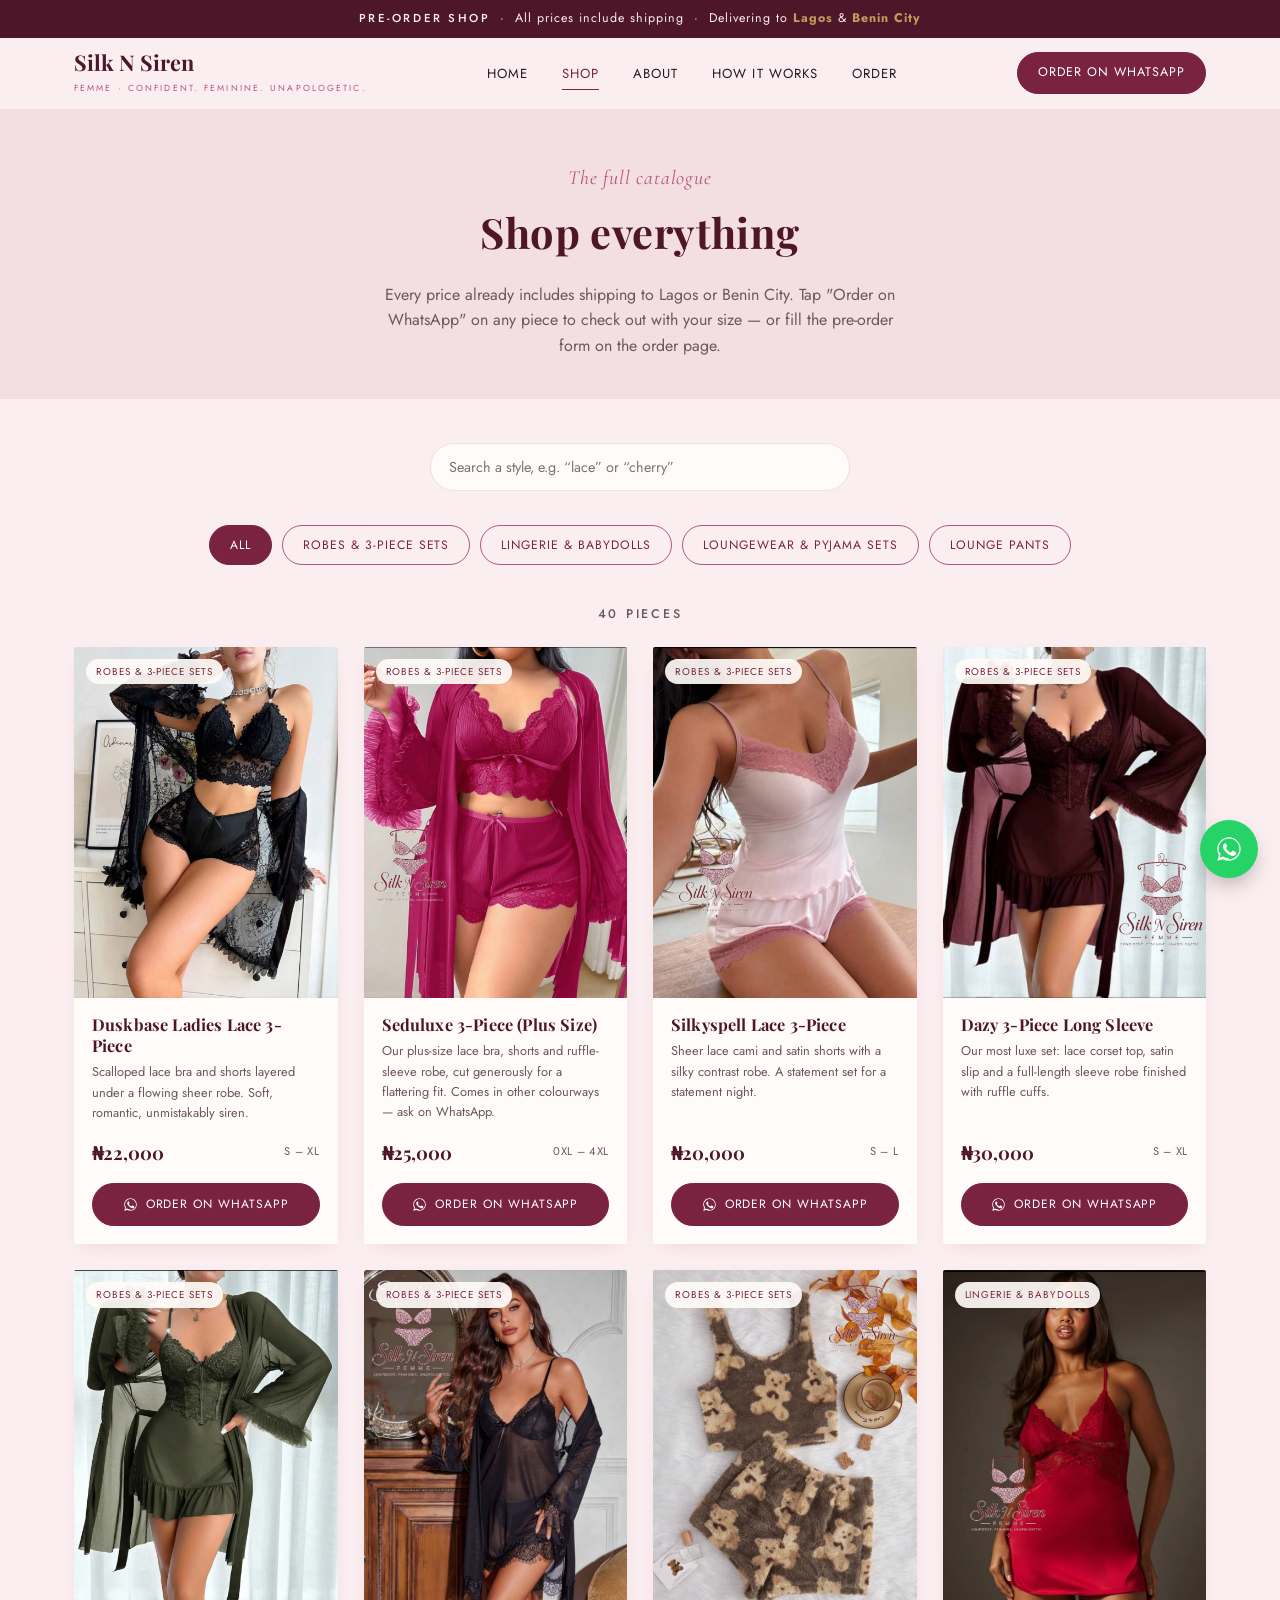
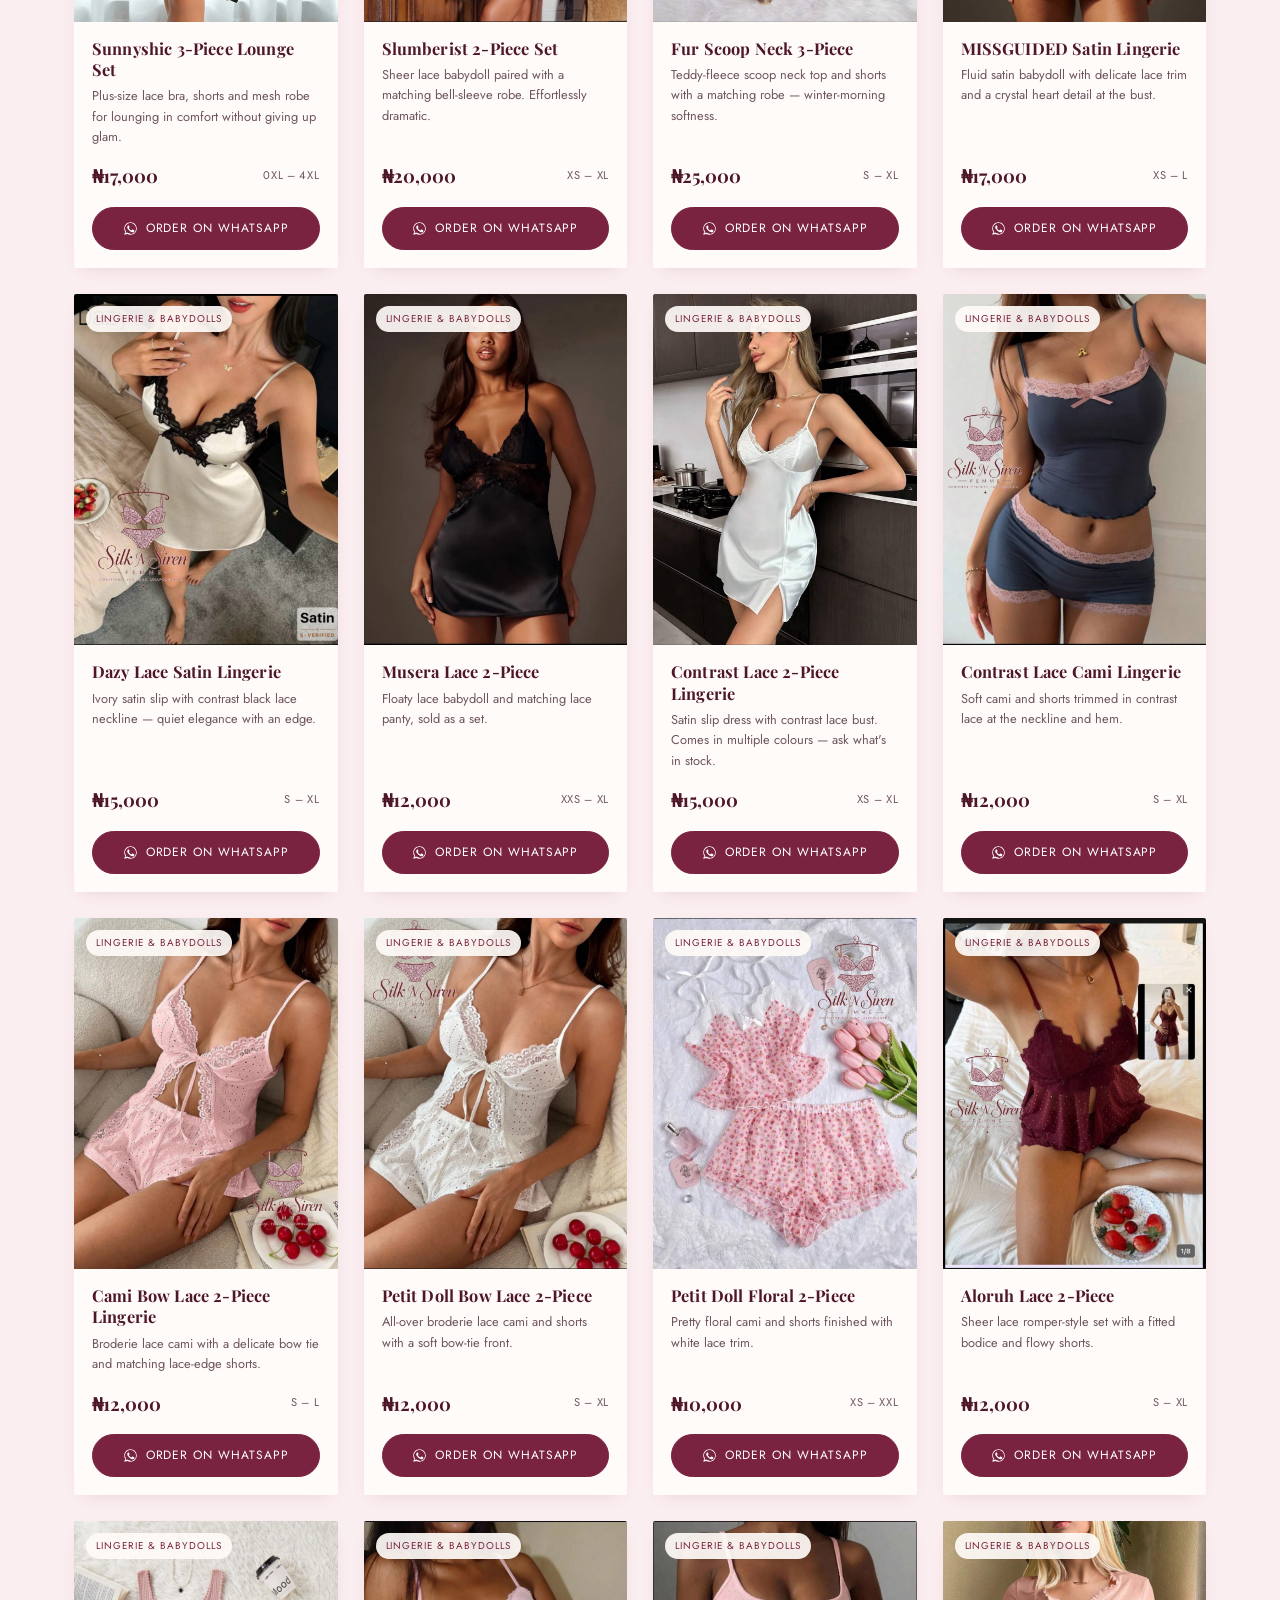
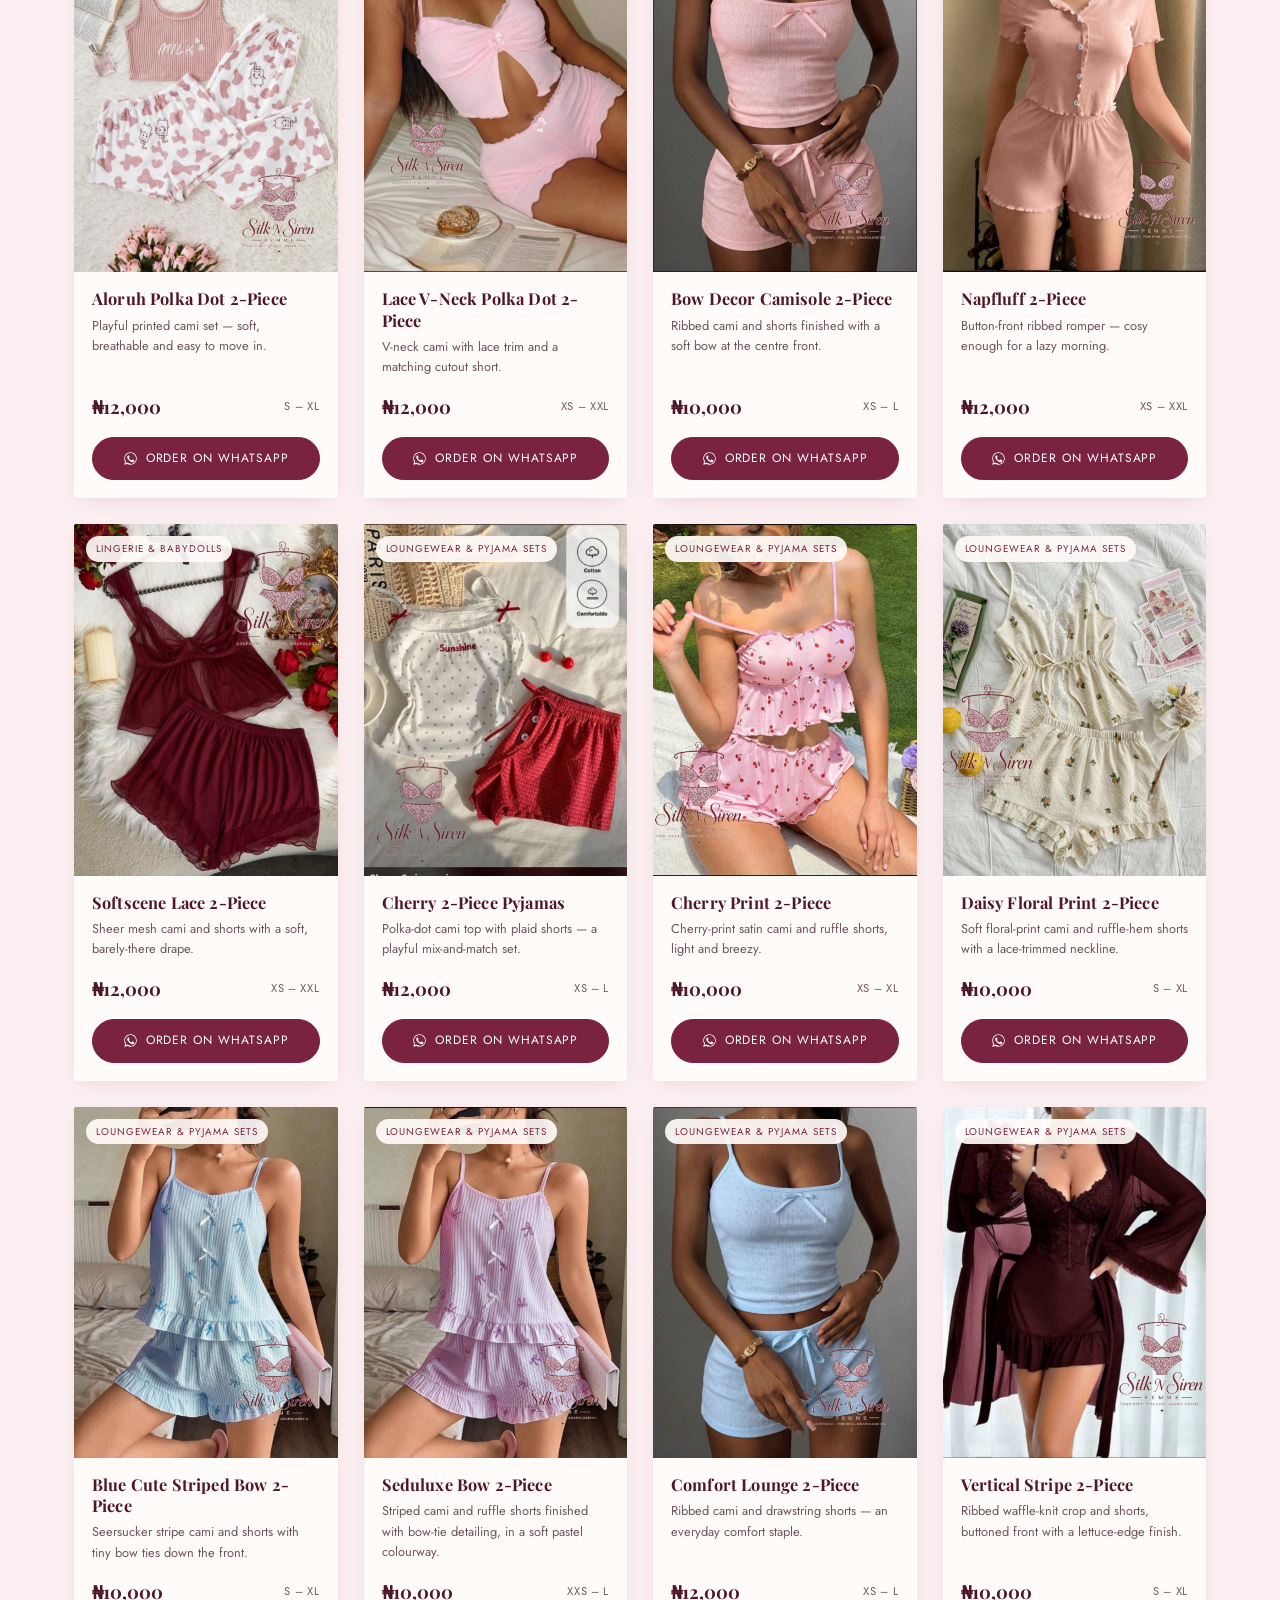
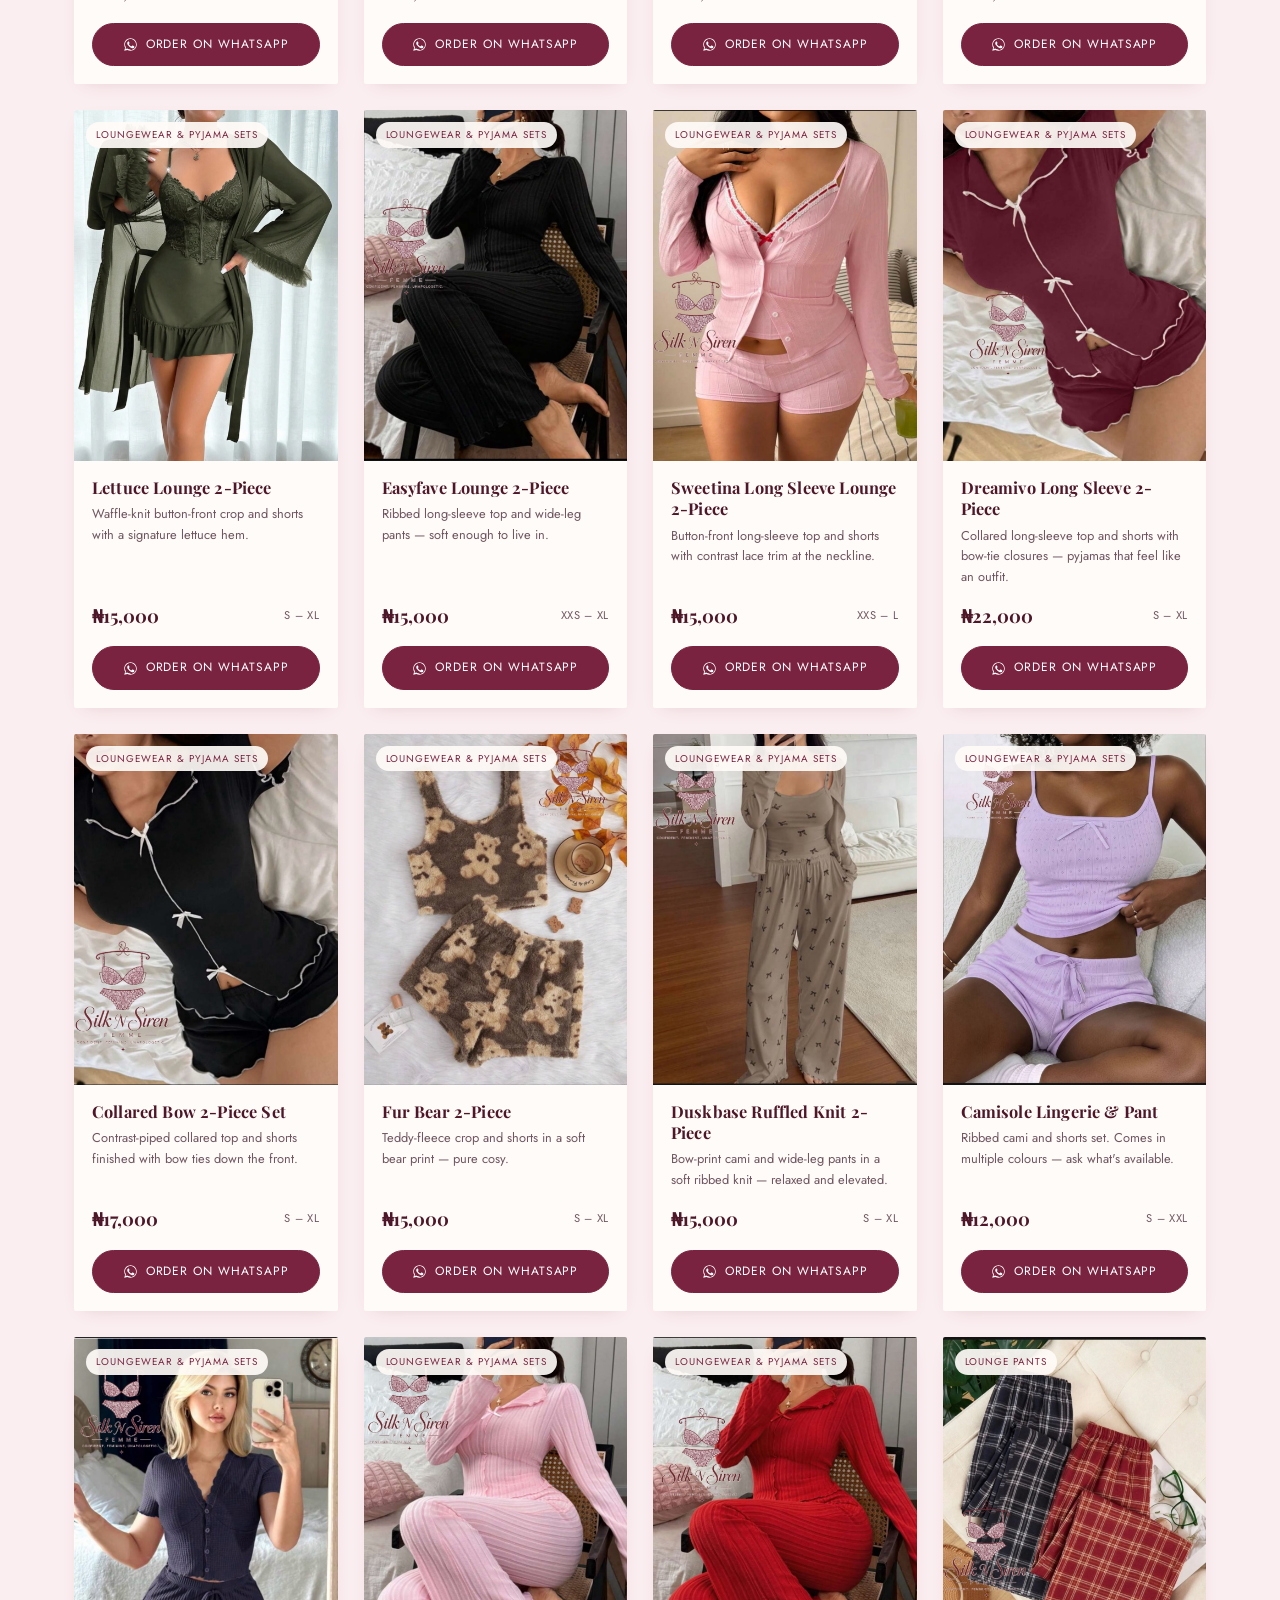
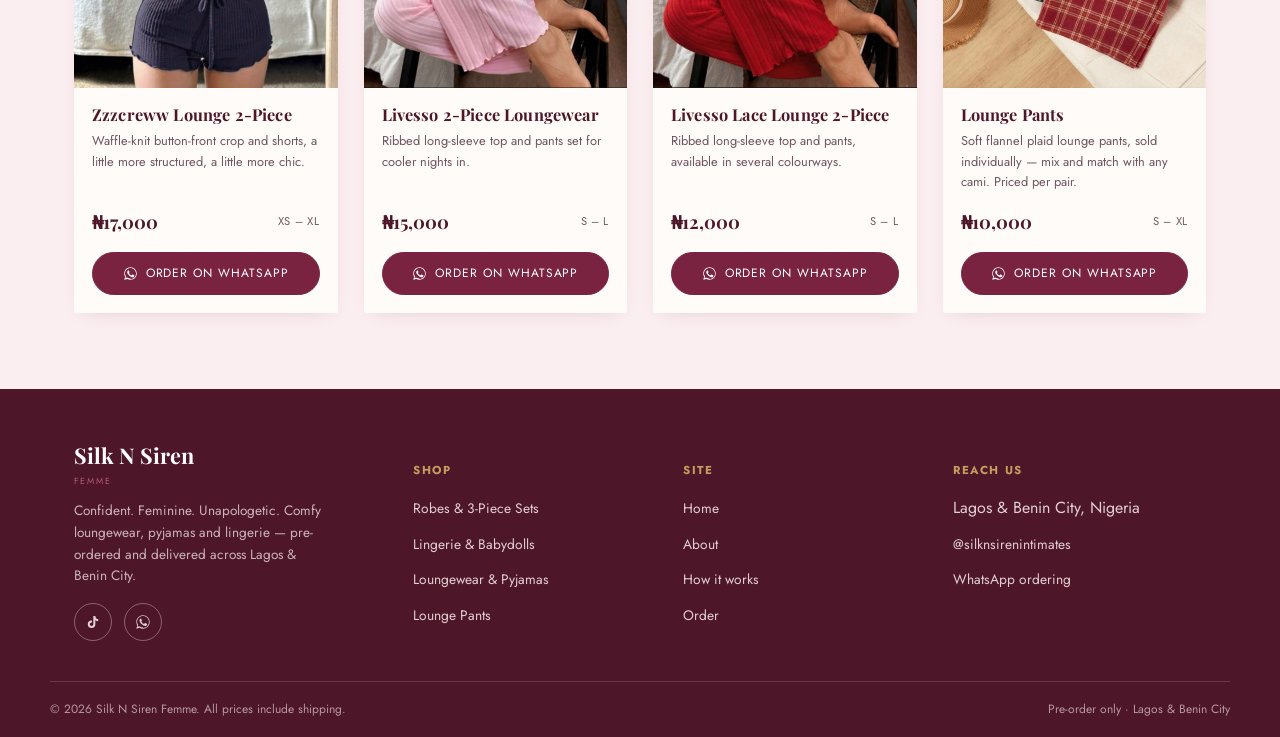
==== shop.html @ eac515f8 "Add files via upload" ====
<!DOCTYPE html>
<html lang="en">
<head>
<meta charset="UTF-8">
<meta name="viewport" content="width=device-width, initial-scale=1.0">
<title>Shop — Silk N Siren Femme</title>
<meta name="description" content="Browse and pre-order comfy loungewear, pyjama sets and lingerie. Prices include shipping to Lagos and Benin City.">
<link rel="icon" href="images/IMG-20260710-WA0148.jpg">
<link rel="stylesheet" href="styles.css">
</head>
<body>

<div class="notice-bar">
  <span class="tracked">Pre-order shop</span> &nbsp;·&nbsp; All prices include shipping &nbsp;·&nbsp; Delivering to <b>Lagos</b> &amp; <b>Benin City</b>
</div>

<header class="site">
  <nav class="nav">
    <a href="index.html" class="brand">
      <span>
        <span class="brand-word">Silk N Siren</span>
        <span class="brand-sub">FEMME · CONFIDENT. FEMININE. UNAPOLOGETIC.</span>
      </span>
    </a>
    <button class="nav-toggle" id="nav-toggle" aria-label="Toggle menu">&#9776;</button>
    <div class="nav-links" id="nav-links">
      <a href="index.html">Home</a>
      <a href="shop.html" class="active">Shop</a>
      <a href="index.html#about">About</a>
      <a href="index.html#how-it-works">How it works</a>
      <a href="index.html#order">Order</a>
    </div>
    <a class="nav-cta" href="index.html#order">Order on WhatsApp</a>
  </nav>
</header>

<main>
  <div class="page-hero">
    <div class="container">
      <span class="eyebrow">The full catalogue</span>
      <h1 style="font-size:clamp(1.9rem,3.4vw,2.6rem);">Shop everything</h1>
      <p style="color:var(--ink-soft); max-width:52ch; margin:10px auto 0;">Every price already includes shipping to Lagos or Benin City. Tap "Order on WhatsApp" on any piece to check out with your size — or fill the pre-order form on the order page.</p>
    </div>
  </div>

  <section style="padding-top:44px;">
    <div class="container">
      <div class="search-row">
        <input type="text" id="search-input" placeholder="Search a style, e.g. “lace” or “cherry”">
      </div>
      <div class="filters" id="filters"></div>
      <p style="text-align:center; margin-bottom:22px; font-size:.78rem; color:var(--ink-soft);" class="tracked" id="results-count"></p>
      <div class="grid" id="shop-grid"></div>
    </div>
  </section>
</main>

<footer>
  <div class="container footer-grid">
    <div class="footer-brand">
      <span class="brand-word">Silk N Siren</span>
      <span class="brand-sub">FEMME</span>
      <p>Confident. Feminine. Unapologetic. Comfy loungewear, pyjamas and lingerie — pre-ordered and delivered across Lagos &amp; Benin City.</p>
      <div class="social-row">
        <a href="https://www.tiktok.com/@silknsirenintimates" target="_blank" rel="noopener" aria-label="TikTok">
          <svg width="16" height="16" viewBox="0 0 24 24" fill="currentColor"><path d="M16.6 5.82s.51.5 0 0A4.278 4.278 0 0 1 15.54 3h-3.09v12.4a2.59 2.59 0 1 1-2.59-2.59c.26 0 .51.03.75.1V9.79a5.7 5.7 0 0 0-.75-.05A5.65 5.65 0 0 0 4.21 15.39 5.65 5.65 0 0 0 9.86 21a5.65 5.65 0 0 0 5.65-5.61V9.4a7.325 7.325 0 0 0 4.28 1.37V7.68s-2.4.13-3.19-1.86z"/></svg>
        </a>
        <a href="index.html#order" aria-label="WhatsApp">
          <svg width="16" height="16" viewBox="0 0 24 24" fill="currentColor"><path d="M17.5 14.4c-.3-.1-1.7-.8-2-1-.3-.1-.5-.1-.6.1-.2.3-.7 1-.9 1.2-.2.2-.3.2-.6.1-.3-.1-1.2-.4-2.3-1.4-.9-.8-1.4-1.7-1.6-2-.2-.3 0-.5.1-.6.1-.1.3-.3.4-.5.1-.1.2-.3.3-.4.1-.2 0-.4 0-.5C10.2 9.2 9.8 8 9.6 7.6c-.2-.4-.4-.4-.6-.4h-.5c-.2 0-.5.1-.7.3-.3.3-1 1-1 2.4s1 2.8 1.1 3c.1.2 2 3 4.8 4.3.7.3 1.2.5 1.6.6.7.2 1.3.2 1.8.1.5-.1 1.7-.7 1.9-1.3.2-.6.2-1.1.2-1.2-.1-.1-.3-.2-.5-.3z"/><path d="M12 2C6.5 2 2 6.5 2 12c0 1.9.5 3.6 1.4 5.2L2 22l4.9-1.3C8.4 21.6 10.1 22 12 22c5.5 0 10-4.5 10-10S17.5 2 12 2zm0 18c-1.7 0-3.3-.5-4.7-1.3l-.3-.2-3 .8.8-2.9-.2-.3C3.6 14.7 3.1 13.4 3.1 12c0-4.9 4-8.9 8.9-8.9s8.9 4 8.9 8.9-4 8.9-8.9 8.9z"/></svg>
        </a>
      </div>
    </div>
    <div>
      <h4>Shop</h4>
      <ul>
        <li><a href="shop.html#Robes%20%26%203-Piece%20Sets">Robes &amp; 3-Piece Sets</a></li>
        <li><a href="shop.html#Lingerie%20%26%20Babydolls">Lingerie &amp; Babydolls</a></li>
        <li><a href="shop.html#Loungewear%20%26%20Pyjama%20Sets">Loungewear &amp; Pyjamas</a></li>
        <li><a href="shop.html#Lounge%20Pants">Lounge Pants</a></li>
      </ul>
    </div>
    <div>
      <h4>Site</h4>
      <ul>
        <li><a href="index.html">Home</a></li>
        <li><a href="index.html#about">About</a></li>
        <li><a href="index.html#how-it-works">How it works</a></li>
        <li><a href="index.html#order">Order</a></li>
      </ul>
    </div>
    <div>
      <h4>Reach us</h4>
      <ul>
        <li>Lagos &amp; Benin City, Nigeria</li>
        <li><a href="https://www.tiktok.com/@silknsirenintimates" target="_blank" rel="noopener">@silknsirenintimates</a></li>
        <li><a href="index.html#order">WhatsApp ordering</a></li>
      </ul>
    </div>
  </div>
  <div class="container footer-bottom">
    <span>© <span class="year"></span> Silk N Siren Femme. All prices include shipping.</span>
    <span>Pre-order only · Lagos &amp; Benin City</span>
  </div>
</footer>

<a class="wa-float" href="index.html#order" target="_blank" rel="noopener" aria-label="Chat on WhatsApp" id="wa-float" data-wa-cta>
  <svg viewBox="0 0 24 24" fill="currentColor"><path d="M17.5 14.4c-.3-.1-1.7-.8-2-1-.3-.1-.5-.1-.6.1-.2.3-.7 1-.9 1.2-.2.2-.3.2-.6.1-.3-.1-1.2-.4-2.3-1.4-.9-.8-1.4-1.7-1.6-2-.2-.3 0-.5.1-.6.1-.1.3-.3.4-.5.1-.1.2-.3.3-.4.1-.2 0-.4 0-.5C10.2 9.2 9.8 8 9.6 7.6c-.2-.4-.4-.4-.6-.4h-.5c-.2 0-.5.1-.7.3-.3.3-1 1-1 2.4s1 2.8 1.1 3c.1.2 2 3 4.8 4.3.7.3 1.2.5 1.6.6.7.2 1.3.2 1.8.1.5-.1 1.7-.7 1.9-1.3.2-.6.2-1.1.2-1.2-.1-.1-.3-.2-.5-.3z"/><path d="M12 2C6.5 2 2 6.5 2 12c0 1.9.5 3.6 1.4 5.2L2 22l4.9-1.3C8.4 21.6 10.1 22 12 22c5.5 0 10-4.5 10-10S17.5 2 12 2zm0 18c-1.7 0-3.3-.5-4.7-1.3l-.3-.2-3 .8.8-2.9-.2-.3C3.6 14.7 3.1 13.4 3.1 12c0-4.9 4-8.9 8.9-8.9s8.9 4 8.9 8.9-4 8.9-8.9 8.9z"/></svg>
</a>

<script src="data.js"></script>
<script src="script.js"></script>
</body>
</html>
---- styles.css ----
/* ===========================================================
   Silk N Siren Femme — Design tokens
   Colour:  --wine (deep brand burgundy), --wine-light (accent),
            --blush (page bg), --cream (card bg), --ink (text)
   Type:    'Playfair Display' (serif display), 'Jost' (sans body),
            'Cormorant Garamond' italic (eyebrow / accent)
   Signature: scalloped lace-edge divider + hanger bullet, echoing
              the lace trim on the garments themselves.
   =========================================================== */

@import url('https://fonts.googleapis.com/css2?family=Playfair+Display:ital,wght@0,500;0,600;0,700;1,500&family=Cormorant+Garamond:ital@1&family=Jost:wght@300;400;500;600&display=swap');

:root{
  --wine: #7A2340;
  --wine-deep: #4E1729;
  --wine-light: #B5567C;
  --blush: #FBEEF0;
  --blush-deep: #F3DEE2;
  --cream: #FFFBF8;
  --ink: #2A1620;
  --ink-soft: #6E5560;
  --gold: #C79A5D;
  --radius: 2px;
  --shadow: 0 10px 30px -12px rgba(122,35,64,0.25);
}

*{box-sizing:border-box;}
html{scroll-behavior:smooth;}
body{
  margin:0;
  background:var(--blush);
  color:var(--ink);
  font-family:'Jost', sans-serif;
  font-weight:400;
  line-height:1.6;
  -webkit-font-smoothing:antialiased;
}

h1,h2,h3,.serif{
  font-family:'Playfair Display', serif;
  color:var(--wine-deep);
  margin:0 0 .4em;
  letter-spacing:.01em;
}

.eyebrow{
  font-family:'Cormorant Garamond', serif;
  font-style:italic;
  font-size:1.25rem;
  color:var(--wine-light);
  letter-spacing:.04em;
  margin-bottom:.25em;
  display:block;
}

.tracked{
  text-transform:uppercase;
  letter-spacing:.22em;
  font-size:.72rem;
  font-weight:500;
}

a{color:inherit;text-decoration:none;}
img{max-width:100%;display:block;}
button{font-family:inherit;cursor:pointer;}

.container{
  max-width:1180px;
  margin:0 auto;
  padding:0 24px;
}

/* -------------------- scalloped divider (signature element) -------------------- */
.scallop{
  width:100%;
  height:16px;
  background-image: radial-gradient(circle at 10px 0, transparent 9px, var(--wine) 9.5px);
  background-size: 20px 20px;
  background-repeat: repeat-x;
  background-position: center top;
}
.scallop.flip{transform:rotate(180deg);}
.scallop.on-blush{background-image: radial-gradient(circle at 10px 0, transparent 9px, var(--blush) 9.5px);}
.scallop.on-cream{background-image: radial-gradient(circle at 10px 0, transparent 9px, var(--cream) 9.5px);}
.scallop.on-wine{background-image: radial-gradient(circle at 10px 0, transparent 9px, var(--wine-deep) 9.5px);}

/* -------------------- top notice bar -------------------- */
.notice-bar{
  background:var(--wine-deep);
  color:var(--blush);
  text-align:center;
  padding:9px 16px;
  font-size:.78rem;
  letter-spacing:.08em;
}
.notice-bar b{color:var(--gold);}

/* -------------------- nav -------------------- */
header.site{
  position:sticky; top:0; z-index:50;
  background:rgba(251,238,240,0.92);
  backdrop-filter: blur(8px);
  border-bottom:1px solid var(--blush-deep);
}
.nav{
  display:flex; align-items:center; justify-content:space-between;
  padding:14px 24px;
  max-width:1180px; margin:0 auto;
}
.brand{display:flex; align-items:center; gap:10px;}
.brand-mark{width:38px;height:38px;}
.brand-word{font-family:'Playfair Display', serif; font-weight:700; font-size:1.35rem; color:var(--wine-deep); line-height:1;}
.brand-sub{display:block; font-family:'Jost'; font-size:.55rem; letter-spacing:.24em; color:var(--wine-light); margin-top:2px;}

.nav-links{display:flex; gap:34px; align-items:center;}
.nav-links a{
  font-size:.82rem; letter-spacing:.08em; text-transform:uppercase;
  color:var(--ink); position:relative; padding:4px 0;
}
.nav-links a::after{
  content:""; position:absolute; left:0; bottom:-2px; width:0; height:1px;
  background:var(--wine); transition:width .25s ease;
}
.nav-links a:hover::after,.nav-links a.active::after{width:100%;}
.nav-links a.active{color:var(--wine);}

.nav-cta{
  background:var(--wine); color:#fff; padding:10px 20px;
  border-radius:999px; font-size:.78rem; letter-spacing:.08em; text-transform:uppercase;
  border:1px solid var(--wine); transition:background .2s, color .2s;
}
.nav-cta:hover{background:var(--wine-deep);}

.nav-toggle{display:none; background:none; border:0; font-size:1.5rem; color:var(--wine-deep);}

@media (max-width:900px){
  .nav-links{
    position:fixed; inset:64px 0 auto 0; background:var(--cream);
    flex-direction:column; padding:24px; gap:18px;
    box-shadow:0 12px 24px -12px rgba(0,0,0,.2);
    transform:translateY(-130%); transition:transform .3s ease; border-bottom:1px solid var(--blush-deep);
  }
  .nav-links.open{transform:translateY(0);}
  .nav-cta{display:none;}
  .nav-toggle{display:block;}
}

/* -------------------- hero -------------------- */
.hero{
  position:relative;
  padding:64px 0 0;
  overflow:hidden;
}
.hero-grid{
  display:grid; grid-template-columns:1.05fr .95fr; gap:48px; align-items:center;
}
.hero h1{
  font-size:clamp(2.4rem, 4.3vw, 3.6rem);
  line-height:1.08;
}
.hero h1 em{color:var(--wine); font-style:italic;}
.hero p.lede{
  color:var(--ink-soft); font-size:1.05rem; max-width:46ch; margin:18px 0 28px;
}
.hero-ctas{display:flex; gap:16px; flex-wrap:wrap;}
.btn{
  display:inline-flex; align-items:center; gap:8px;
  padding:14px 26px; border-radius:999px; font-size:.82rem;
  letter-spacing:.08em; text-transform:uppercase; border:1px solid var(--wine);
  transition:all .2s ease;
}
.btn-primary{background:var(--wine); color:#fff;}
.btn-primary:hover{background:var(--wine-deep); border-color:var(--wine-deep);}
.btn-ghost{background:transparent; color:var(--wine);}
.btn-ghost:hover{background:var(--wine); color:#fff;}

.hero-badges{display:flex; gap:26px; margin-top:38px; flex-wrap:wrap;}
.hero-badges div{font-size:.75rem; color:var(--ink-soft); letter-spacing:.04em;}
.hero-badges strong{display:block; font-family:'Playfair Display'; color:var(--wine-deep); font-size:1.15rem;}

.hero-collage{
  position:relative; display:grid; grid-template-columns:1fr 1fr; gap:16px;
}
.hero-collage img{
  width:100%; height:100%; object-fit:cover; border-radius:2px;
  box-shadow:var(--shadow);
}
.hero-collage .tall{grid-row:span 2; aspect-ratio:3/4.1;}
.hero-collage .short{aspect-ratio:3/2.35;}
.hero-tag{
  position:absolute; bottom:-18px; left:-18px; background:var(--cream);
  padding:14px 20px; box-shadow:var(--shadow); max-width:230px;
  font-size:.78rem; color:var(--ink-soft); border-left:3px solid var(--wine);
}
.hero-tag b{display:block; color:var(--wine-deep); font-family:'Playfair Display'; font-size:1rem;}

/* -------------------- section shell -------------------- */
section{padding:76px 0;}
.section-head{text-align:center; max-width:640px; margin:0 auto 44px;}
.section-head h2{font-size:clamp(1.8rem,3vw,2.4rem);}
.section-head p{color:var(--ink-soft);}

/* -------------------- strip / trust bar -------------------- */
.strip{
  background:var(--wine-deep); color:var(--blush); padding:28px 0;
}
.strip .container{
  display:flex; justify-content:space-between; flex-wrap:wrap; gap:18px;
}
.strip-item{display:flex; align-items:center; gap:10px; font-size:.85rem; letter-spacing:.03em;}
.strip-item .dot{width:6px;height:6px;background:var(--gold); border-radius:50%; flex:none;}

/* -------------------- category cards (home) -------------------- */
.cat-grid{
  display:grid; grid-template-columns:repeat(4,1fr); gap:22px;
}
.cat-card{
  position:relative; border-radius:2px; overflow:hidden; aspect-ratio:3/3.7;
  box-shadow:var(--shadow);
}
.cat-card img{width:100%;height:100%;object-fit:cover; transition:transform .5s ease;}
.cat-card:hover img{transform:scale(1.06);}
.cat-card::after{
  content:""; position:absolute; inset:0;
  background:linear-gradient(180deg, rgba(78,23,41,0) 40%, rgba(46,13,24,.86) 100%);
}
.cat-card-label{
  position:absolute; left:0; right:0; bottom:0; padding:20px; z-index:2;
  color:#fff;
}
.cat-card-label .eyebrow{color:var(--gold); font-size:1.05rem;}
.cat-card-label h3{color:#fff; font-size:1.15rem; margin:0;}
@media (max-width:980px){.cat-grid{grid-template-columns:repeat(2,1fr);}}
@media (max-width:560px){.cat-grid{grid-template-columns:1fr;}}

/* -------------------- shop filters -------------------- */
.filters{
  display:flex; gap:10px; flex-wrap:wrap; justify-content:center; margin-bottom:40px;
}
.filter-chip{
  padding:10px 20px; border-radius:999px; border:1px solid var(--wine-light);
  font-size:.76rem; letter-spacing:.08em; text-transform:uppercase; color:var(--wine);
  background:transparent; transition:all .2s ease;
}
.filter-chip.active,.filter-chip:hover{background:var(--wine); color:#fff; border-color:var(--wine);}

.search-row{
  max-width:420px; margin:0 auto 34px; position:relative;
}
.search-row input{
  width:100%; padding:13px 18px; border-radius:999px; border:1px solid var(--blush-deep);
  background:var(--cream); font-family:'Jost'; font-size:.9rem; color:var(--ink);
}
.search-row input:focus{outline:2px solid var(--wine-light); outline-offset:2px;}

/* -------------------- product grid -------------------- */
.grid{
  display:grid; grid-template-columns:repeat(4,1fr); gap:26px;
}
@media (max-width:1080px){.grid{grid-template-columns:repeat(3,1fr);}}
@media (max-width:760px){.grid{grid-template-columns:repeat(2,1fr);}}
@media (max-width:480px){.grid{grid-template-columns:1fr;}}

.card{
  background:var(--cream); border-radius:2px; overflow:hidden;
  box-shadow:0 6px 18px -10px rgba(122,35,64,.22);
  display:flex; flex-direction:column;
  transition:transform .25s ease, box-shadow .25s ease;
}
.card:hover{transform:translateY(-4px); box-shadow:var(--shadow);}
.card-media{position:relative; aspect-ratio:3/4; overflow:hidden; background:var(--blush-deep);}
.card-media img{width:100%;height:100%;object-fit:cover; transition:transform .5s ease;}
.card:hover .card-media img{transform:scale(1.05);}
.card-cat{
  position:absolute; top:12px; left:12px; background:rgba(255,251,248,.92);
  color:var(--wine); font-size:.62rem; letter-spacing:.1em; text-transform:uppercase;
  padding:5px 10px; border-radius:999px;
}
.card-body{padding:16px 18px 18px; display:flex; flex-direction:column; gap:6px; flex:1;}
.card-body h3{font-size:1.02rem; margin:0; line-height:1.3;}
.card-desc{font-size:.8rem; color:var(--ink-soft); flex:1; margin:0 0 8px;}
.card-meta{display:flex; justify-content:space-between; align-items:center; margin-bottom:10px;}
.card-price{font-family:'Playfair Display'; font-weight:700; color:var(--wine-deep); font-size:1.15rem;}
.card-size{font-size:.7rem; letter-spacing:.06em; color:var(--ink-soft); text-transform:uppercase;}
.card-btn{
  display:flex; align-items:center; justify-content:center; gap:8px;
  padding:11px; border-radius:999px; background:var(--wine); color:#fff;
  font-size:.75rem; letter-spacing:.08em; text-transform:uppercase; border:1px solid var(--wine);
  transition:background .2s;
}
.card-btn:hover{background:var(--wine-deep);}
.card-btn svg{width:15px;height:15px;flex:none;}

.empty-state{
  text-align:center; padding:60px 20px; color:var(--ink-soft);
}

/* -------------------- how pre-order works -------------------- */
.steps{display:grid; grid-template-columns:repeat(4,1fr); gap:26px;}
.step{text-align:center; padding:0 12px;}
.step-num{
  width:46px;height:46px;border-radius:50%; border:1px solid var(--wine);
  display:flex; align-items:center; justify-content:center; margin:0 auto 14px;
  font-family:'Playfair Display'; color:var(--wine); font-size:1.05rem;
}
.step h3{font-size:1rem; margin-bottom:6px;}
.step p{font-size:.85rem; color:var(--ink-soft); margin:0;}
@media (max-width:820px){.steps{grid-template-columns:repeat(2,1fr); row-gap:34px;}}

/* -------------------- about -------------------- */
.about-grid{display:grid; grid-template-columns:.9fr 1.1fr; gap:56px; align-items:center;}
.about-grid img{border-radius:2px; box-shadow:var(--shadow);}
.about-list{list-style:none; margin:22px 0 0; padding:0; display:grid; gap:14px;}
.about-list li{display:flex; gap:12px; font-size:.92rem; color:var(--ink-soft);}
.about-list .hanger{flex:none; width:20px; height:20px; color:var(--wine); margin-top:2px;}
@media (max-width:900px){.about-grid{grid-template-columns:1fr;}}

/* -------------------- order / whatsapp section -------------------- */
.order-section{
  background:var(--wine-deep); color:var(--blush);
}
.order-grid{display:grid; grid-template-columns:1fr 1fr; gap:48px; align-items:center;}
.order-grid h2{color:#fff;}
.order-grid .eyebrow{color:var(--gold);}
.order-grid p{color:rgba(251,238,240,.82);}
.order-card{
  background:var(--cream); color:var(--ink); border-radius:2px; padding:30px;
  box-shadow:0 20px 40px -18px rgba(0,0,0,.4);
}
.order-card h3{color:var(--wine-deep); font-size:1.2rem;}
.order-form label{display:block; font-size:.72rem; letter-spacing:.1em; text-transform:uppercase; color:var(--ink-soft); margin:16px 0 6px;}
.order-form input, .order-form select, .order-form textarea{
  width:100%; padding:12px 14px; border:1px solid var(--blush-deep); border-radius:2px;
  font-family:'Jost'; font-size:.9rem; background:#fff; color:var(--ink);
}
.order-form textarea{min-height:88px; resize:vertical;}
.order-form input:focus, .order-form select:focus, .order-form textarea:focus{
  outline:2px solid var(--wine-light); outline-offset:1px;
}
.order-form button{width:100%; margin-top:22px;}
.order-note{font-size:.72rem; color:var(--ink-soft); margin-top:12px;}

.wa-float{
  position:fixed; bottom:22px; right:22px; z-index:60;
  width:58px;height:58px;border-radius:50%; background:#25D366; color:#fff;
  display:flex; align-items:center; justify-content:center; box-shadow:0 10px 24px -8px rgba(0,0,0,.4);
}
.wa-float svg{width:28px;height:28px;}

/* -------------------- footer -------------------- */
footer{background:var(--wine-deep); color:rgba(251,238,240,.85); padding-top:56px;}
.footer-grid{
  display:grid; grid-template-columns:1.3fr 1fr 1fr 1.1fr; gap:40px; padding-bottom:40px;
}
.footer-brand .brand-word{color:#fff;}
.footer-brand p{font-size:.85rem; color:rgba(251,238,240,.72); max-width:32ch; margin-top:12px;}
footer h4{font-family:'Jost'; font-size:.72rem; letter-spacing:.14em; text-transform:uppercase; color:var(--gold); margin-bottom:16px;}
footer ul{list-style:none; padding:0; margin:0; display:grid; gap:10px;}
footer ul a{font-size:.86rem; color:rgba(251,238,240,.85);}
footer ul a:hover{color:var(--gold);}
.social-row{display:flex; gap:12px; margin-top:16px;}
.social-row a{
  width:38px;height:38px;border-radius:50%; border:1px solid rgba(251,238,240,.35);
  display:flex; align-items:center; justify-content:center;
}
.social-row a:hover{border-color:var(--gold); color:var(--gold);}
.footer-bottom{
  border-top:1px solid rgba(251,238,240,.15); padding:18px 0; font-size:.75rem;
  display:flex; justify-content:space-between; flex-wrap:wrap; gap:10px; color:rgba(251,238,240,.6);
}
@media (max-width:900px){.footer-grid{grid-template-columns:1fr 1fr;}}
@media (max-width:560px){.footer-grid{grid-template-columns:1fr;}}

/* -------------------- misc pages: about/contact hero -------------------- */
.page-hero{
  padding:52px 0 40px; text-align:center; background:var(--blush-deep);
}
.page-hero .eyebrow{justify-content:center; display:flex;}

/* -------------------- utilities -------------------- */
.mt-0{margin-top:0;}
.hidden{display:none !important;}
:focus-visible{outline:2px solid var(--wine); outline-offset:2px;}

@media (prefers-reduced-motion: reduce){
  *{animation-duration:0.01ms !important; transition-duration:0.01ms !important;}
}

@media (max-width:900px){
  .hero-grid{grid-template-columns:1fr;}
  .hero-collage{order:-1;}
  .order-grid{grid-template-columns:1fr;}
  .steps{row-gap:30px;}
}
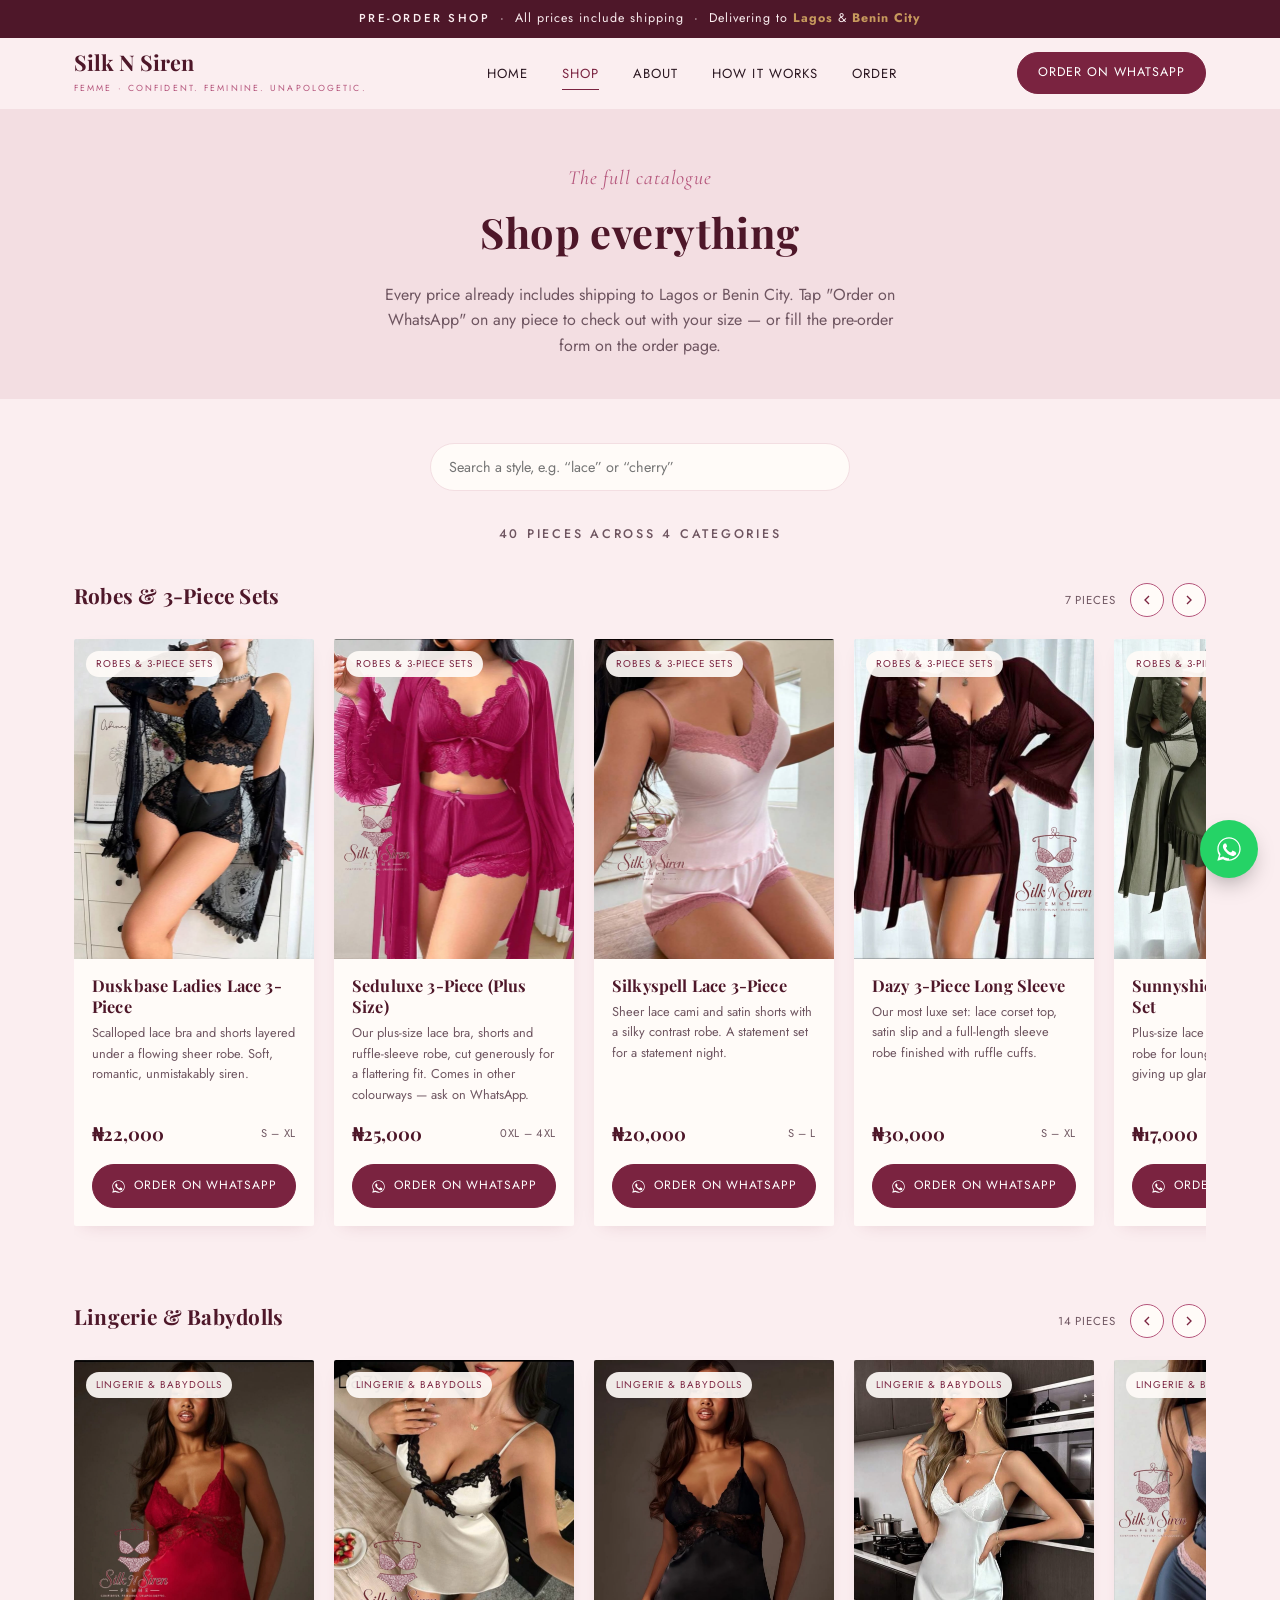
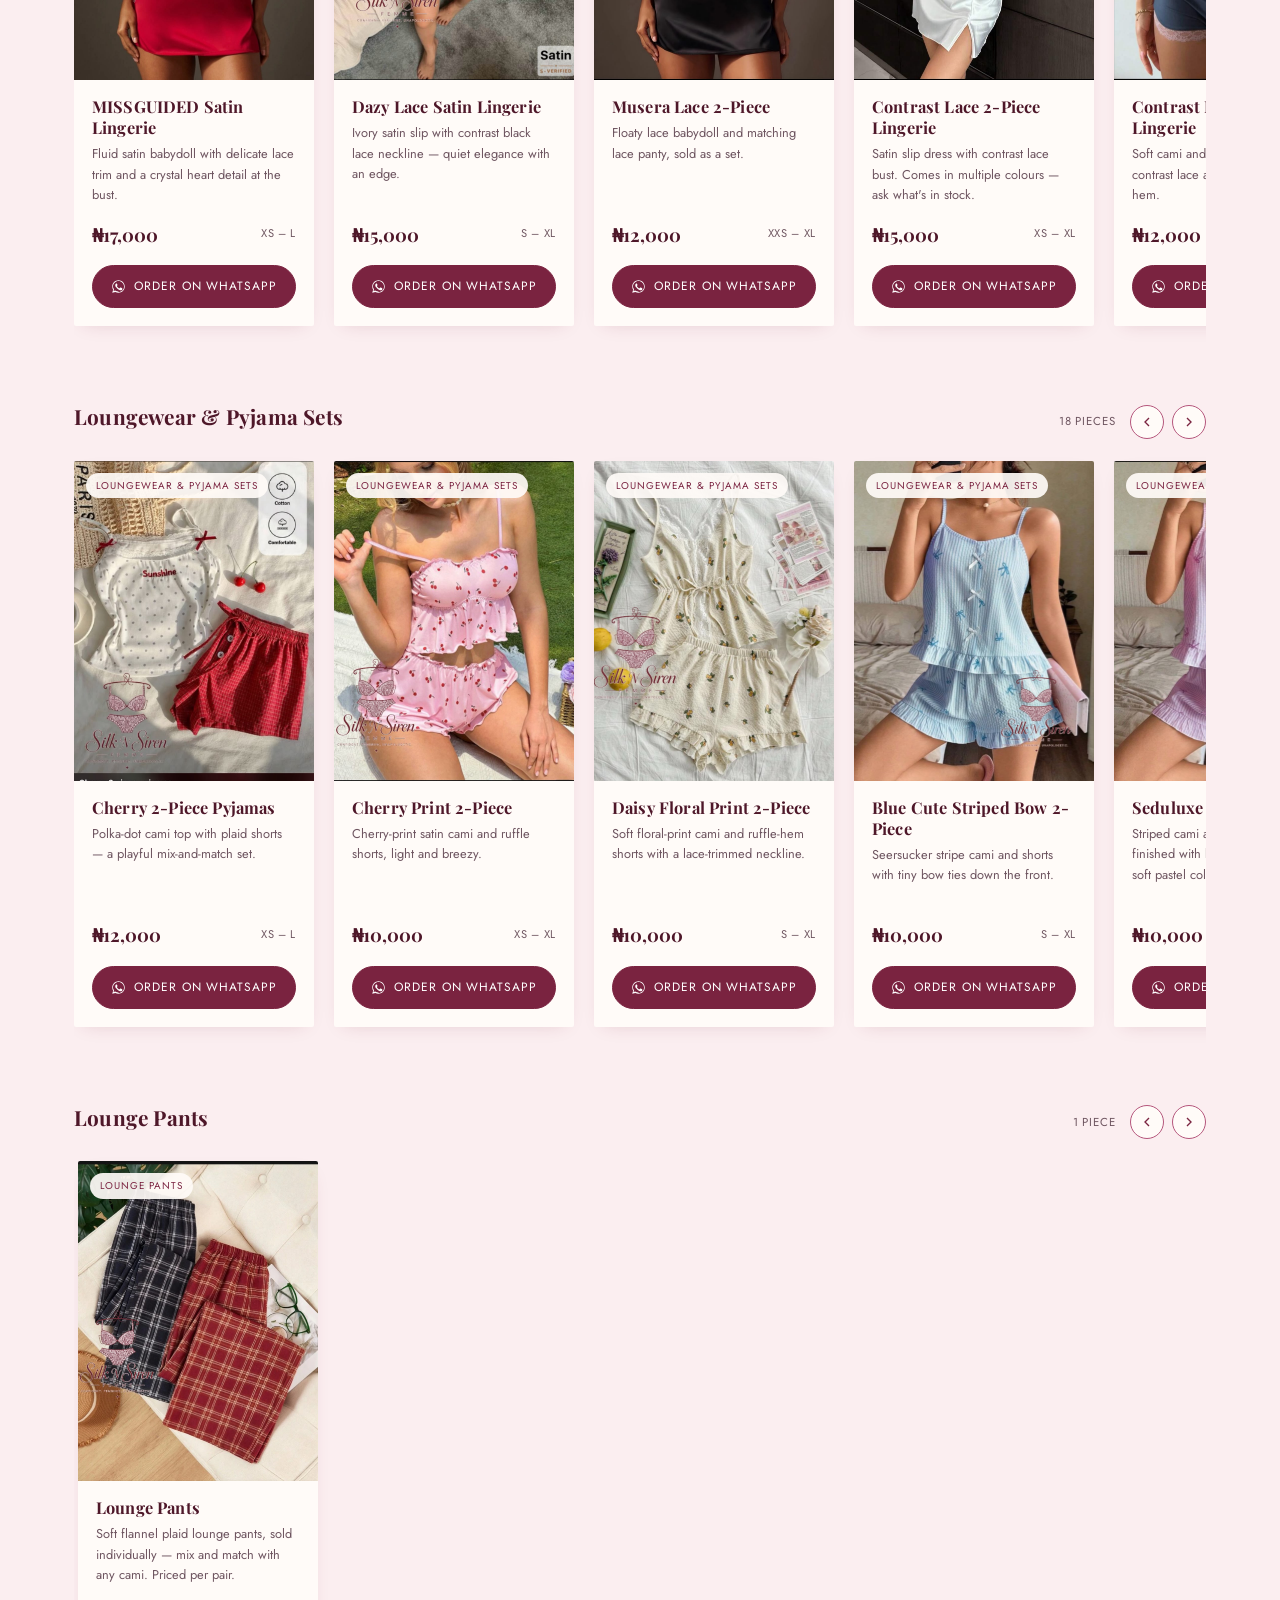
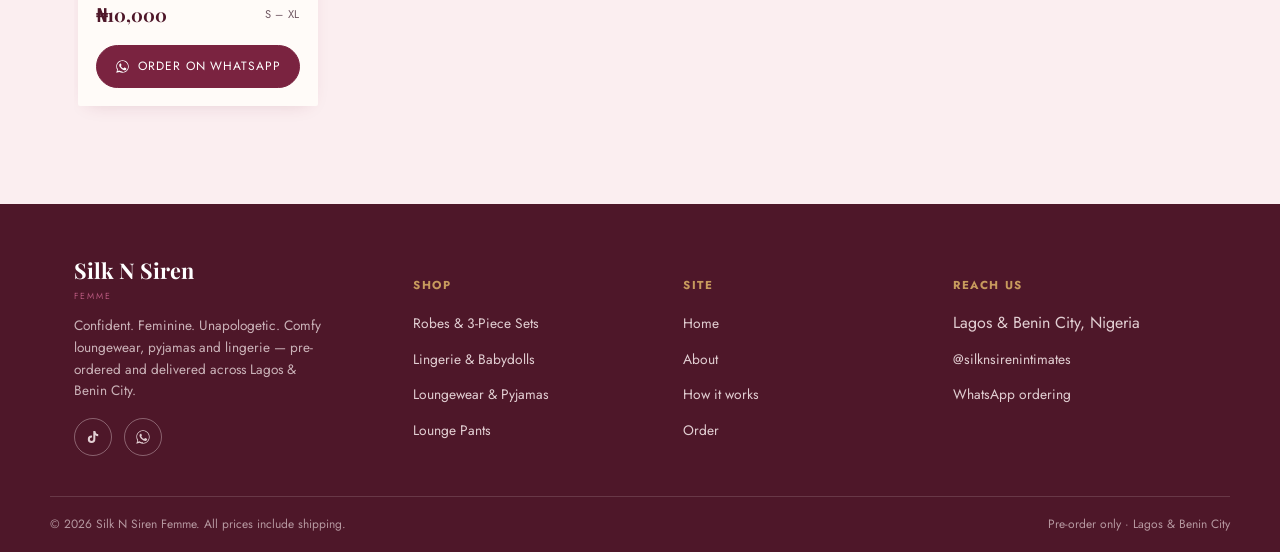
==== commit 91cffa25: "Add files via upload" ====
--- a/shop.html
+++ b/shop.html
@@ -48,9 +48,8 @@
       <div class="search-row">
         <input type="text" id="search-input" placeholder="Search a style, e.g. “lace” or “cherry”">
       </div>
-      <div class="filters" id="filters"></div>
-      <p style="text-align:center; margin-bottom:22px; font-size:.78rem; color:var(--ink-soft);" class="tracked" id="results-count"></p>
-      <div class="grid" id="shop-grid"></div>
+      <p style="text-align:center; margin-bottom:34px; font-size:.78rem; color:var(--ink-soft);" class="tracked" id="results-count"></p>
+      <div class="catalogue-root" id="shop-grid"></div>
     </div>
   </section>
 </main>
--- a/styles.css
+++ b/styles.css
@@ -253,13 +253,41 @@
 }
 .search-row input:focus{outline:2px solid var(--wine-light); outline-offset:2px;}
 
-/* -------------------- product grid -------------------- */
-.grid{
-  display:grid; grid-template-columns:repeat(4,1fr); gap:26px;
-}
-@media (max-width:1080px){.grid{grid-template-columns:repeat(3,1fr);}}
-@media (max-width:760px){.grid{grid-template-columns:repeat(2,1fr);}}
-@media (max-width:480px){.grid{grid-template-columns:1fr;}}
+/* -------------------- catalogue: horizontal scroll rows -------------------- */
+.catalogue-root{display:flex; flex-direction:column;}
+.category-block{margin-bottom:52px;}
+.category-block:last-child{margin-bottom:0;}
+.category-block-head{
+  display:flex; align-items:baseline; justify-content:space-between; gap:16px;
+  margin-bottom:18px; flex-wrap:wrap;
+}
+.category-block-head h3{font-size:1.3rem; margin:0;}
+.cat-count{font-size:.72rem; letter-spacing:.08em; text-transform:uppercase; color:var(--ink-soft);}
+.scroll-arrows{display:flex; gap:8px;}
+.scroll-arrow{
+  width:34px; height:34px; border-radius:50%; border:1px solid var(--wine-light);
+  background:var(--cream); display:flex; align-items:center; justify-content:center;
+  color:var(--wine); flex:none; padding:0;
+}
+.scroll-arrow svg{width:16px; height:16px;}
+.scroll-arrow:hover{background:var(--wine); color:#fff;}
+
+.scroll-row{
+  display:flex; gap:20px; overflow-x:auto; padding:4px 4px 22px;
+  scroll-snap-type:x proximity; scroll-behavior:smooth;
+  -webkit-overflow-scrolling:touch;
+}
+.scroll-row::-webkit-scrollbar{height:7px;}
+.scroll-row::-webkit-scrollbar-track{background:var(--blush-deep); border-radius:999px;}
+.scroll-row::-webkit-scrollbar-thumb{background:var(--wine-light); border-radius:999px;}
+
+.scroll-row .card{
+  flex:0 0 240px; scroll-snap-align:start;
+}
+@media (max-width:560px){
+  .scroll-row .card{flex-basis:186px;}
+  .scroll-arrows{display:none;} /* touch-scroll is the primary interaction on small screens */
+}
 
 .card{
   background:var(--cream); border-radius:2px; overflow:hidden;
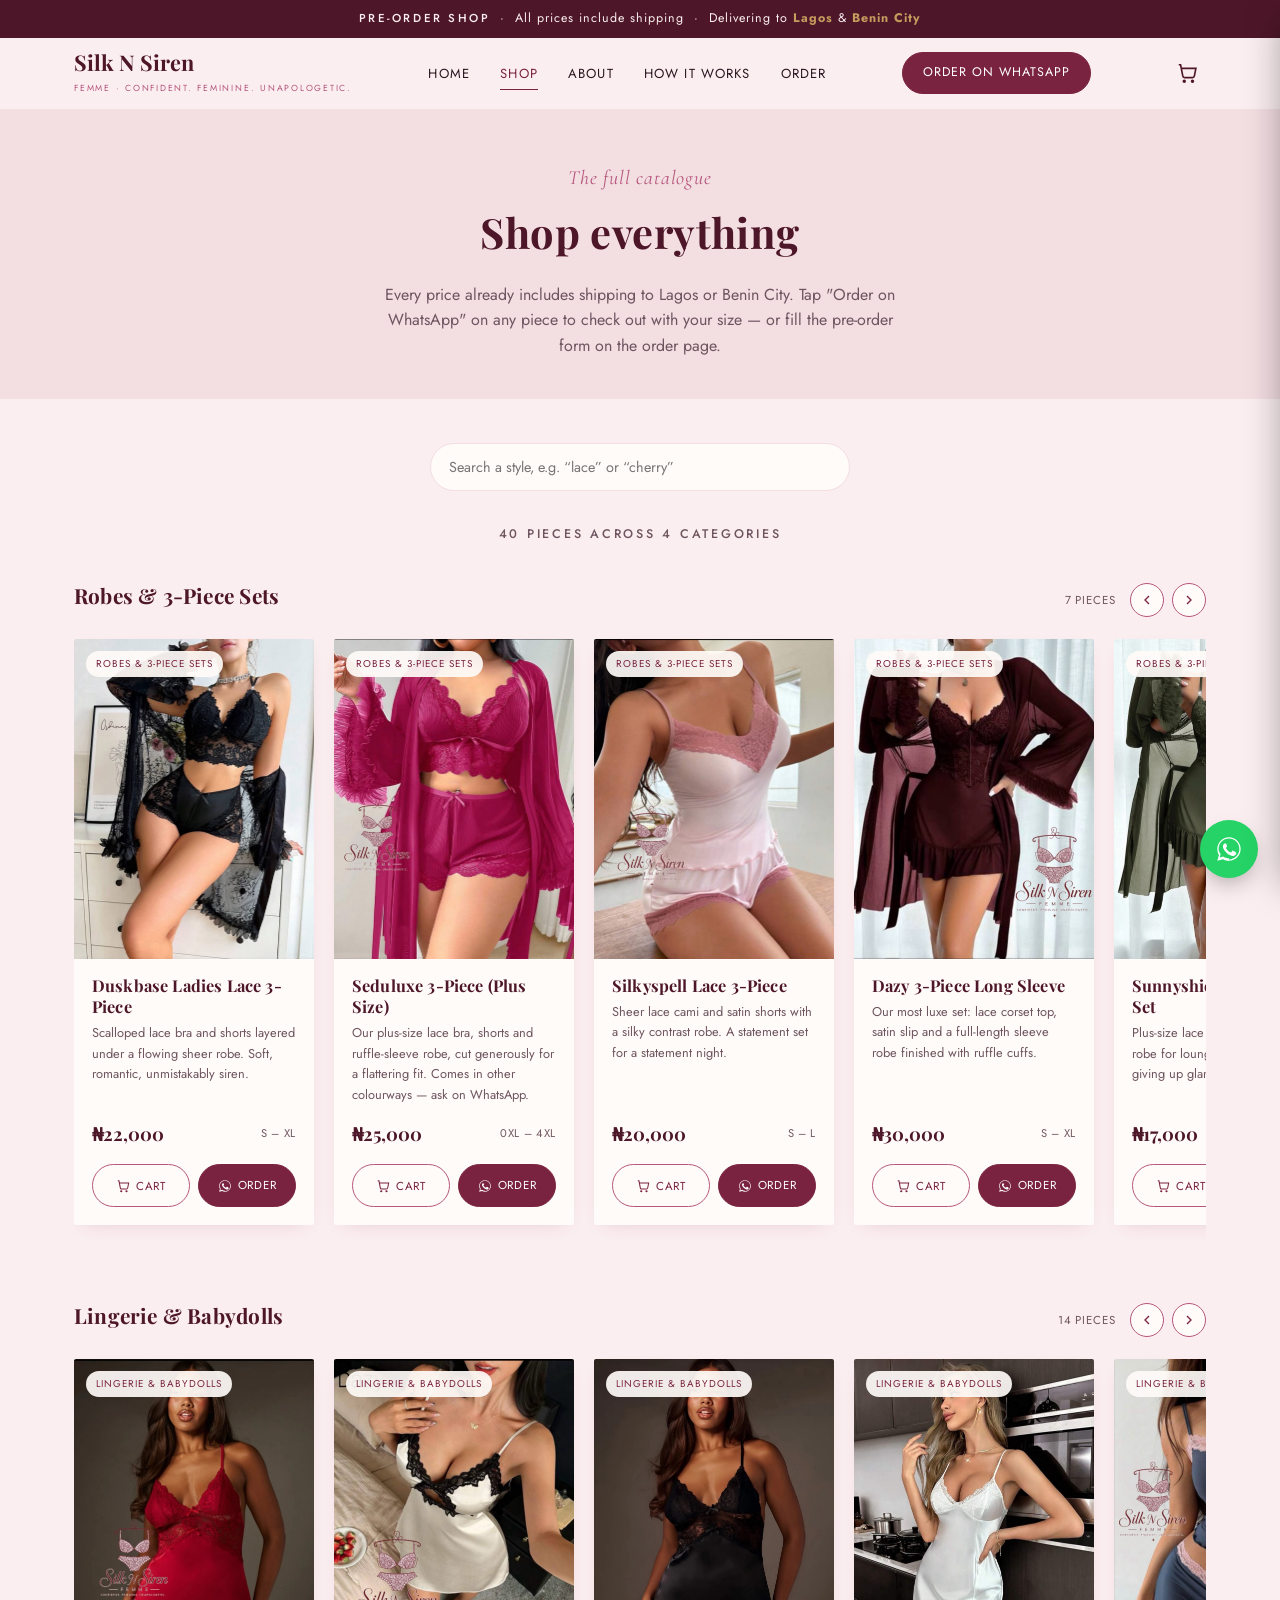
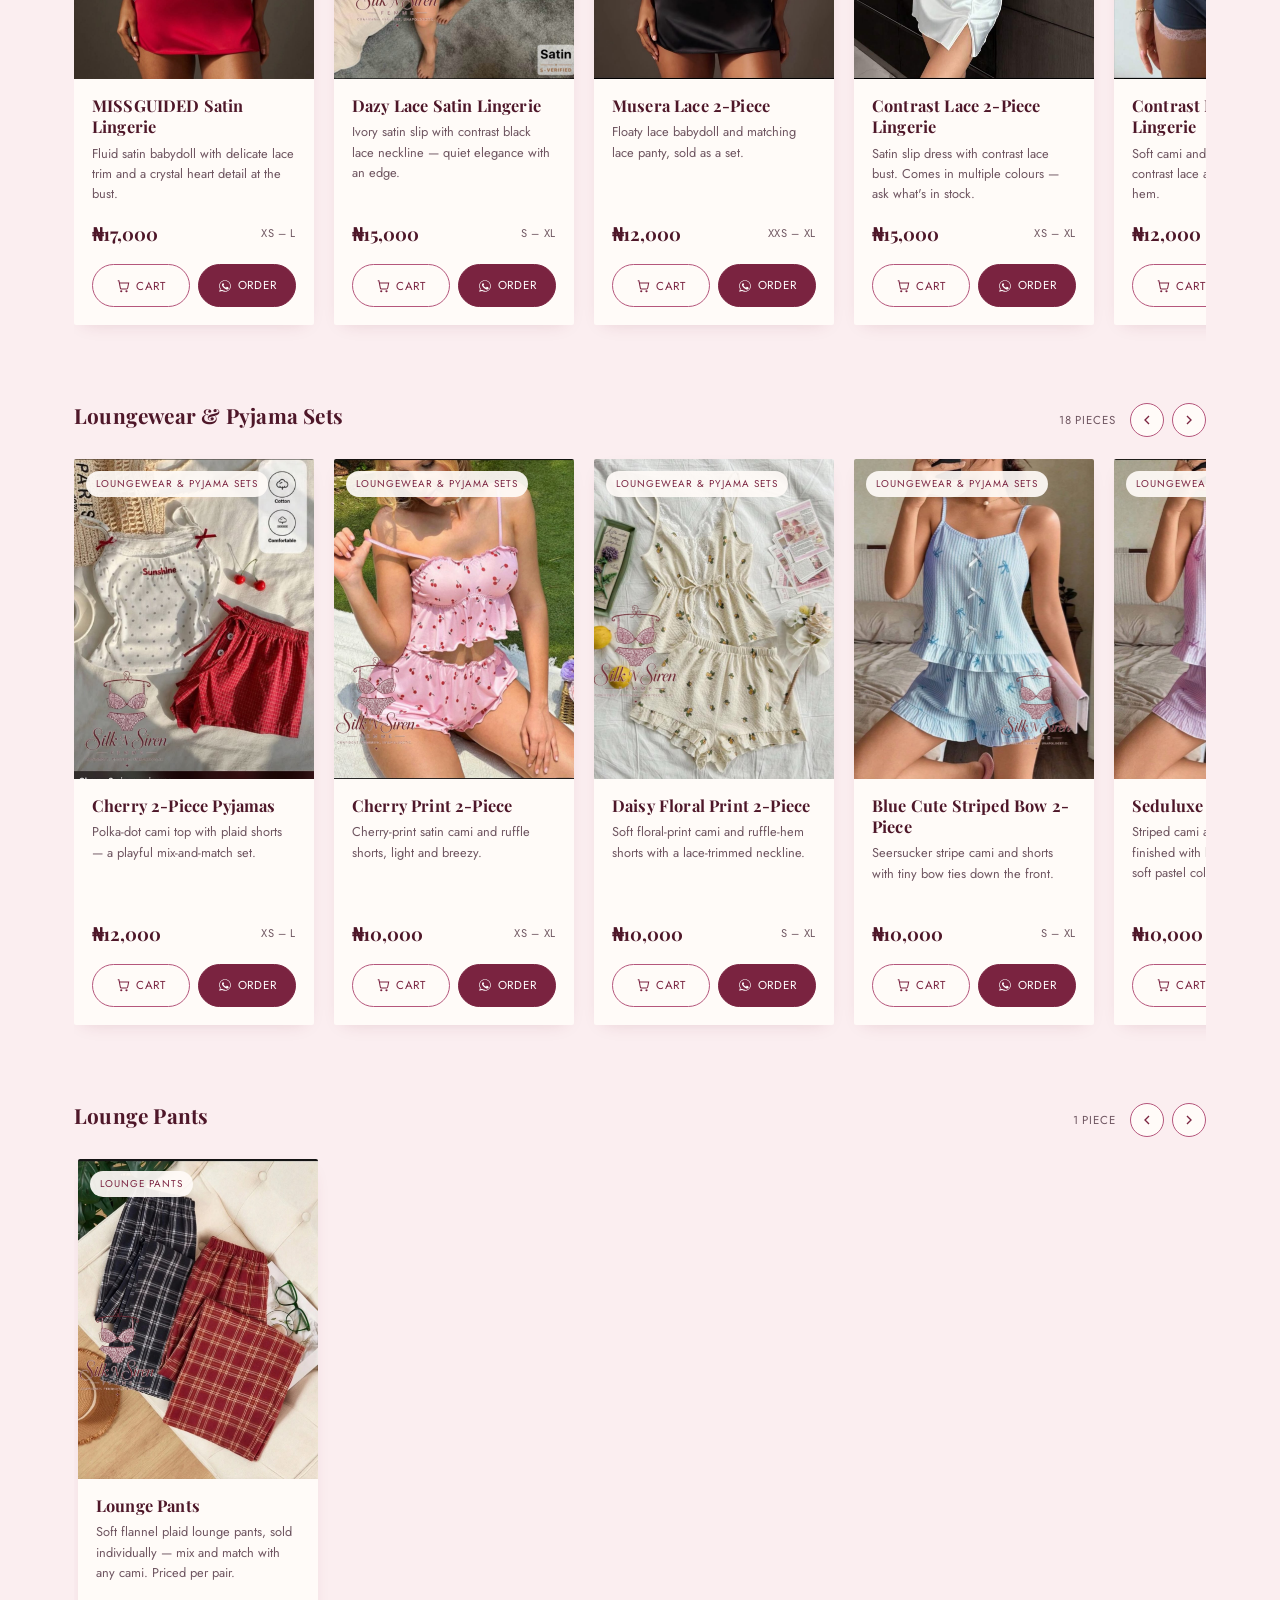
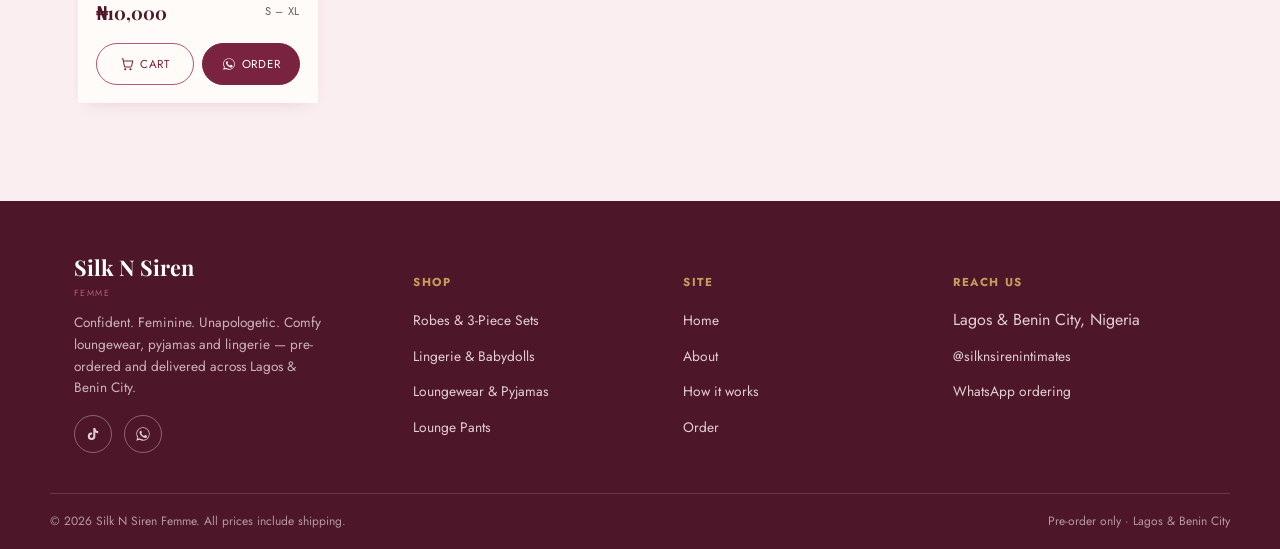
==== commit ab37a437: "Add files via upload" ====
--- a/shop.html
+++ b/shop.html
@@ -31,6 +31,10 @@
       <a href="index.html#order">Order</a>
     </div>
     <a class="nav-cta" href="index.html#order">Order on WhatsApp</a>
+    <button class="cart-toggle" id="cart-toggle" aria-label="Open cart">
+      <svg viewBox="0 0 24 24" fill="none" stroke="currentColor" stroke-width="1.8"><path d="M3 3h2l2.4 12.2a2 2 0 0 0 2 1.8h8.6a2 2 0 0 0 2-1.6L21.7 7H6"/><circle cx="9" cy="21" r="1"/><circle cx="18" cy="21" r="1"/></svg>
+      <span class="cart-badge hidden" id="cart-badge">0</span>
+    </button>
   </nav>
 </header>
 
@@ -102,6 +106,24 @@
   </div>
 </footer>
 
+<div class="cart-overlay" id="cart-overlay"></div>
+<aside class="cart-drawer" id="cart-drawer" aria-label="Shopping bag">
+  <div class="cart-drawer-head">
+    <h3>Your Bag</h3>
+    <button class="cart-close" id="cart-close" aria-label="Close bag">&times;</button>
+  </div>
+  <div class="cart-items" id="cart-items"></div>
+  <div class="cart-drawer-footer">
+    <div class="cart-subtotal-row">
+      <span>Subtotal</span>
+      <strong id="cart-subtotal-amount">₦0</strong>
+    </div>
+    <p class="order-note" style="margin-bottom:14px;">Shipping to Lagos &amp; Benin City already included in each price.</p>
+    <a class="btn btn-primary" id="cart-checkout" style="width:100%; justify-content:center; background:#25D366; border-color:#25D366;" target="_blank" rel="noopener" href="index.html#order">Checkout on WhatsApp</a>
+    <button class="btn btn-ghost" id="cart-clear" type="button" style="width:100%; margin-top:10px;">Clear bag</button>
+  </div>
+</aside>
+
 <a class="wa-float" href="index.html#order" target="_blank" rel="noopener" aria-label="Chat on WhatsApp" id="wa-float" data-wa-cta>
   <svg viewBox="0 0 24 24" fill="currentColor"><path d="M17.5 14.4c-.3-.1-1.7-.8-2-1-.3-.1-.5-.1-.6.1-.2.3-.7 1-.9 1.2-.2.2-.3.2-.6.1-.3-.1-1.2-.4-2.3-1.4-.9-.8-1.4-1.7-1.6-2-.2-.3 0-.5.1-.6.1-.1.3-.3.4-.5.1-.1.2-.3.3-.4.1-.2 0-.4 0-.5C10.2 9.2 9.8 8 9.6 7.6c-.2-.4-.4-.4-.6-.4h-.5c-.2 0-.5.1-.7.3-.3.3-1 1-1 2.4s1 2.8 1.1 3c.1.2 2 3 4.8 4.3.7.3 1.2.5 1.6.6.7.2 1.3.2 1.8.1.5-.1 1.7-.7 1.9-1.3.2-.6.2-1.1.2-1.2-.1-.1-.3-.2-.5-.3z"/><path d="M12 2C6.5 2 2 6.5 2 12c0 1.9.5 3.6 1.4 5.2L2 22l4.9-1.3C8.4 21.6 10.1 22 12 22c5.5 0 10-4.5 10-10S17.5 2 12 2zm0 18c-1.7 0-3.3-.5-4.7-1.3l-.3-.2-3 .8.8-2.9-.2-.3C3.6 14.7 3.1 13.4 3.1 12c0-4.9 4-8.9 8.9-8.9s8.9 4 8.9 8.9-4 8.9-8.9 8.9z"/></svg>
 </a>
--- a/styles.css
+++ b/styles.css
@@ -98,24 +98,31 @@
 /* -------------------- nav -------------------- */
 header.site{
   position:sticky; top:0; z-index:50;
-  background:rgba(251,238,240,0.92);
-  backdrop-filter: blur(8px);
+  background:var(--blush);
   border-bottom:1px solid var(--blush-deep);
 }
+@supports (backdrop-filter: blur(1px)) or (-webkit-backdrop-filter: blur(1px)){
+  header.site{
+    background:rgba(251,238,240,0.92);
+    -webkit-backdrop-filter: blur(8px);
+    backdrop-filter: blur(8px);
+  }
+}
 .nav{
+  position:relative;
   display:flex; align-items:center; justify-content:space-between;
-  padding:14px 24px;
+  padding:14px 24px; gap:16px;
   max-width:1180px; margin:0 auto;
 }
-.brand{display:flex; align-items:center; gap:10px;}
+.brand{display:flex; align-items:center; gap:10px; flex:none;}
 .brand-mark{width:38px;height:38px;}
-.brand-word{font-family:'Playfair Display', serif; font-weight:700; font-size:1.35rem; color:var(--wine-deep); line-height:1;}
-.brand-sub{display:block; font-family:'Jost'; font-size:.55rem; letter-spacing:.24em; color:var(--wine-light); margin-top:2px;}
-
-.nav-links{display:flex; gap:34px; align-items:center;}
+.brand-word{font-family:'Playfair Display', serif; font-weight:700; font-size:1.35rem; color:var(--wine-deep); line-height:1; white-space:nowrap;}
+.brand-sub{display:block; font-family:'Jost'; font-size:.55rem; letter-spacing:.2em; color:var(--wine-light); margin-top:2px; white-space:nowrap;}
+
+.nav-links{display:flex; gap:clamp(16px,2.4vw,34px); align-items:center; flex-wrap:nowrap;}
 .nav-links a{
   font-size:.82rem; letter-spacing:.08em; text-transform:uppercase;
-  color:var(--ink); position:relative; padding:4px 0;
+  color:var(--ink); position:relative; padding:4px 0; white-space:nowrap;
 }
 .nav-links a::after{
   content:""; position:absolute; left:0; bottom:-2px; width:0; height:1px;
@@ -127,20 +134,28 @@
 .nav-cta{
   background:var(--wine); color:#fff; padding:10px 20px;
   border-radius:999px; font-size:.78rem; letter-spacing:.08em; text-transform:uppercase;
-  border:1px solid var(--wine); transition:background .2s, color .2s;
+  border:1px solid var(--wine); transition:background .2s, color .2s; flex:none; white-space:nowrap;
 }
 .nav-cta:hover{background:var(--wine-deep);}
 
-.nav-toggle{display:none; background:none; border:0; font-size:1.5rem; color:var(--wine-deep);}
+.nav-toggle{display:none; background:none; border:0; font-size:1.5rem; color:var(--wine-deep); flex:none;}
+
+/* Medium widths: keep links but drop the tagline and tighten gaps before the hamburger takes over */
+@media (max-width:1080px){
+  .brand-sub{display:none;}
+}
 
 @media (max-width:900px){
   .nav-links{
-    position:fixed; inset:64px 0 auto 0; background:var(--cream);
-    flex-direction:column; padding:24px; gap:18px;
+    position:absolute; top:100%; left:0; right:0;
+    background:var(--cream); z-index:40;
+    flex-direction:column; align-items:flex-start; padding:24px; gap:18px;
     box-shadow:0 12px 24px -12px rgba(0,0,0,.2);
-    transform:translateY(-130%); transition:transform .3s ease; border-bottom:1px solid var(--blush-deep);
+    transform:translateY(-8px); opacity:0; visibility:hidden;
+    transition:transform .2s ease, opacity .2s ease, visibility .2s;
+    border-bottom:1px solid var(--blush-deep);
   }
-  .nav-links.open{transform:translateY(0);}
+  .nav-links.open{transform:translateY(0); opacity:1; visibility:visible;}
   .nav-cta{display:none;}
   .nav-toggle{display:block;}
 }
@@ -148,8 +163,7 @@
 /* -------------------- hero -------------------- */
 .hero{
   position:relative;
-  padding:64px 0 0;
-  overflow:hidden;
+  padding:56px 0 76px;
 }
 .hero-grid{
   display:grid; grid-template-columns:1.05fr .95fr; gap:48px; align-items:center;
@@ -311,13 +325,23 @@
 .card-price{font-family:'Playfair Display'; font-weight:700; color:var(--wine-deep); font-size:1.15rem;}
 .card-size{font-size:.7rem; letter-spacing:.06em; color:var(--ink-soft); text-transform:uppercase;}
 .card-btn{
-  display:flex; align-items:center; justify-content:center; gap:8px;
-  padding:11px; border-radius:999px; background:var(--wine); color:#fff;
-  font-size:.75rem; letter-spacing:.08em; text-transform:uppercase; border:1px solid var(--wine);
-  transition:background .2s;
+  display:flex; align-items:center; justify-content:center; gap:6px;
+  padding:11px 8px; border-radius:999px; background:var(--wine); color:#fff;
+  font-size:.72rem; letter-spacing:.06em; text-transform:uppercase; border:1px solid var(--wine);
+  transition:background .2s; flex:1; white-space:nowrap;
 }
 .card-btn:hover{background:var(--wine-deep);}
-.card-btn svg{width:15px;height:15px;flex:none;}
+.card-btn svg{width:14px;height:14px;flex:none;}
+
+.card-actions{display:flex; gap:8px;}
+.card-btn-cart{
+  display:flex; align-items:center; justify-content:center; gap:6px;
+  padding:11px 8px; border-radius:999px; background:transparent; color:var(--wine);
+  font-size:.72rem; letter-spacing:.06em; text-transform:uppercase; border:1px solid var(--wine-light);
+  transition:background .2s, color .2s; flex:1; white-space:nowrap;
+}
+.card-btn-cart:hover{background:var(--wine); color:#fff;}
+.card-btn-cart svg{width:14px;height:14px;flex:none;}
 
 .empty-state{
   text-align:center; padding:60px 20px; color:var(--ink-soft);
@@ -374,6 +398,76 @@
   display:flex; align-items:center; justify-content:center; box-shadow:0 10px 24px -8px rgba(0,0,0,.4);
 }
 .wa-float svg{width:28px;height:28px;}
+body.cart-open .wa-float{display:none;}
+
+/* -------------------- cart -------------------- */
+.cart-toggle{
+  position:relative; background:none; border:0; color:var(--wine-deep);
+  width:38px; height:38px; display:flex; align-items:center; justify-content:center; flex:none;
+}
+.cart-toggle svg{width:22px; height:22px;}
+.cart-toggle.pulse{animation:cart-pulse .4s ease;}
+@keyframes cart-pulse{
+  0%{transform:scale(1);}
+  40%{transform:scale(1.22);}
+  100%{transform:scale(1);}
+}
+.cart-badge{
+  position:absolute; top:-2px; right:-4px; min-width:18px; height:18px; padding:0 4px;
+  border-radius:999px; background:var(--wine); color:#fff; font-size:.65rem;
+  display:flex; align-items:center; justify-content:center; line-height:1;
+}
+
+.cart-overlay{
+  position:fixed; inset:0; background:rgba(42,22,32,.45); z-index:70;
+  opacity:0; visibility:hidden; transition:opacity .25s ease, visibility .25s;
+}
+.cart-overlay.open{opacity:1; visibility:visible;}
+
+.cart-drawer{
+  position:fixed; top:0; right:0; bottom:0; width:min(400px, 100vw); z-index:80;
+  background:var(--cream); box-shadow:-14px 0 34px -16px rgba(0,0,0,.35);
+  display:flex; flex-direction:column;
+  transform:translateX(100%); transition:transform .3s ease;
+}
+.cart-drawer.open{transform:translateX(0);}
+.cart-drawer-head{
+  display:flex; align-items:center; justify-content:space-between;
+  padding:20px 22px; border-bottom:1px solid var(--blush-deep); flex:none;
+}
+.cart-drawer-head h3{margin:0; font-size:1.15rem;}
+.cart-close{background:none; border:0; font-size:1.6rem; line-height:1; color:var(--ink-soft); padding:0 4px;}
+.cart-close:hover{color:var(--wine);}
+
+.cart-items{flex:1; overflow-y:auto; padding:10px 22px;}
+.cart-item{
+  display:flex; gap:12px; padding:16px 0; border-bottom:1px solid var(--blush-deep);
+}
+.cart-item img{width:56px; height:70px; object-fit:cover; border-radius:2px; flex:none;}
+.cart-item-info{flex:1; display:flex; flex-direction:column; gap:4px;}
+.cart-item-info h4{margin:0; font-size:.88rem; font-family:'Jost'; font-weight:500; color:var(--ink); line-height:1.3;}
+.cart-item-size{font-size:.68rem; letter-spacing:.05em; text-transform:uppercase; color:var(--ink-soft);}
+.cart-item-row{display:flex; align-items:center; justify-content:space-between; margin-top:4px;}
+.cart-item-price{font-family:'Playfair Display'; font-weight:700; color:var(--wine-deep); font-size:.9rem;}
+.cart-item-remove{background:none; border:0; color:var(--ink-soft); font-size:1.2rem; line-height:1; flex:none; padding:0 2px;}
+.cart-item-remove:hover{color:#b3261e;}
+
+.qty-stepper{
+  display:flex; align-items:center; gap:10px; border:1px solid var(--blush-deep);
+  border-radius:999px; padding:2px 10px;
+}
+.qty-stepper button{background:none; border:0; color:var(--wine); font-size:1rem; line-height:1; width:16px;}
+.qty-stepper span{font-size:.82rem; min-width:14px; text-align:center;}
+
+.cart-drawer-footer{padding:18px 22px 22px; border-top:1px solid var(--blush-deep); flex:none;}
+.cart-subtotal-row{display:flex; justify-content:space-between; align-items:center; margin-bottom:10px;}
+.cart-subtotal-row span{font-size:.8rem; letter-spacing:.06em; text-transform:uppercase; color:var(--ink-soft);}
+.cart-subtotal-row strong{font-family:'Playfair Display'; font-size:1.3rem; color:var(--wine-deep);}
+#cart-checkout.disabled{pointer-events:none; opacity:.5;}
+
+@media (max-width:480px){
+  .cart-drawer{width:100vw;}
+}
 
 /* -------------------- footer -------------------- */
 footer{background:var(--wine-deep); color:rgba(251,238,240,.85); padding-top:56px;}
@@ -416,7 +510,8 @@
 
 @media (max-width:900px){
   .hero-grid{grid-template-columns:1fr;}
-  .hero-collage{order:-1;}
+  .hero-collage{order:-1; margin-bottom:8px;}
+  .hero-tag{position:static; margin-top:16px; max-width:none; border-left:none; border-top:3px solid var(--wine);}
   .order-grid{grid-template-columns:1fr;}
   .steps{row-gap:30px;}
 }
